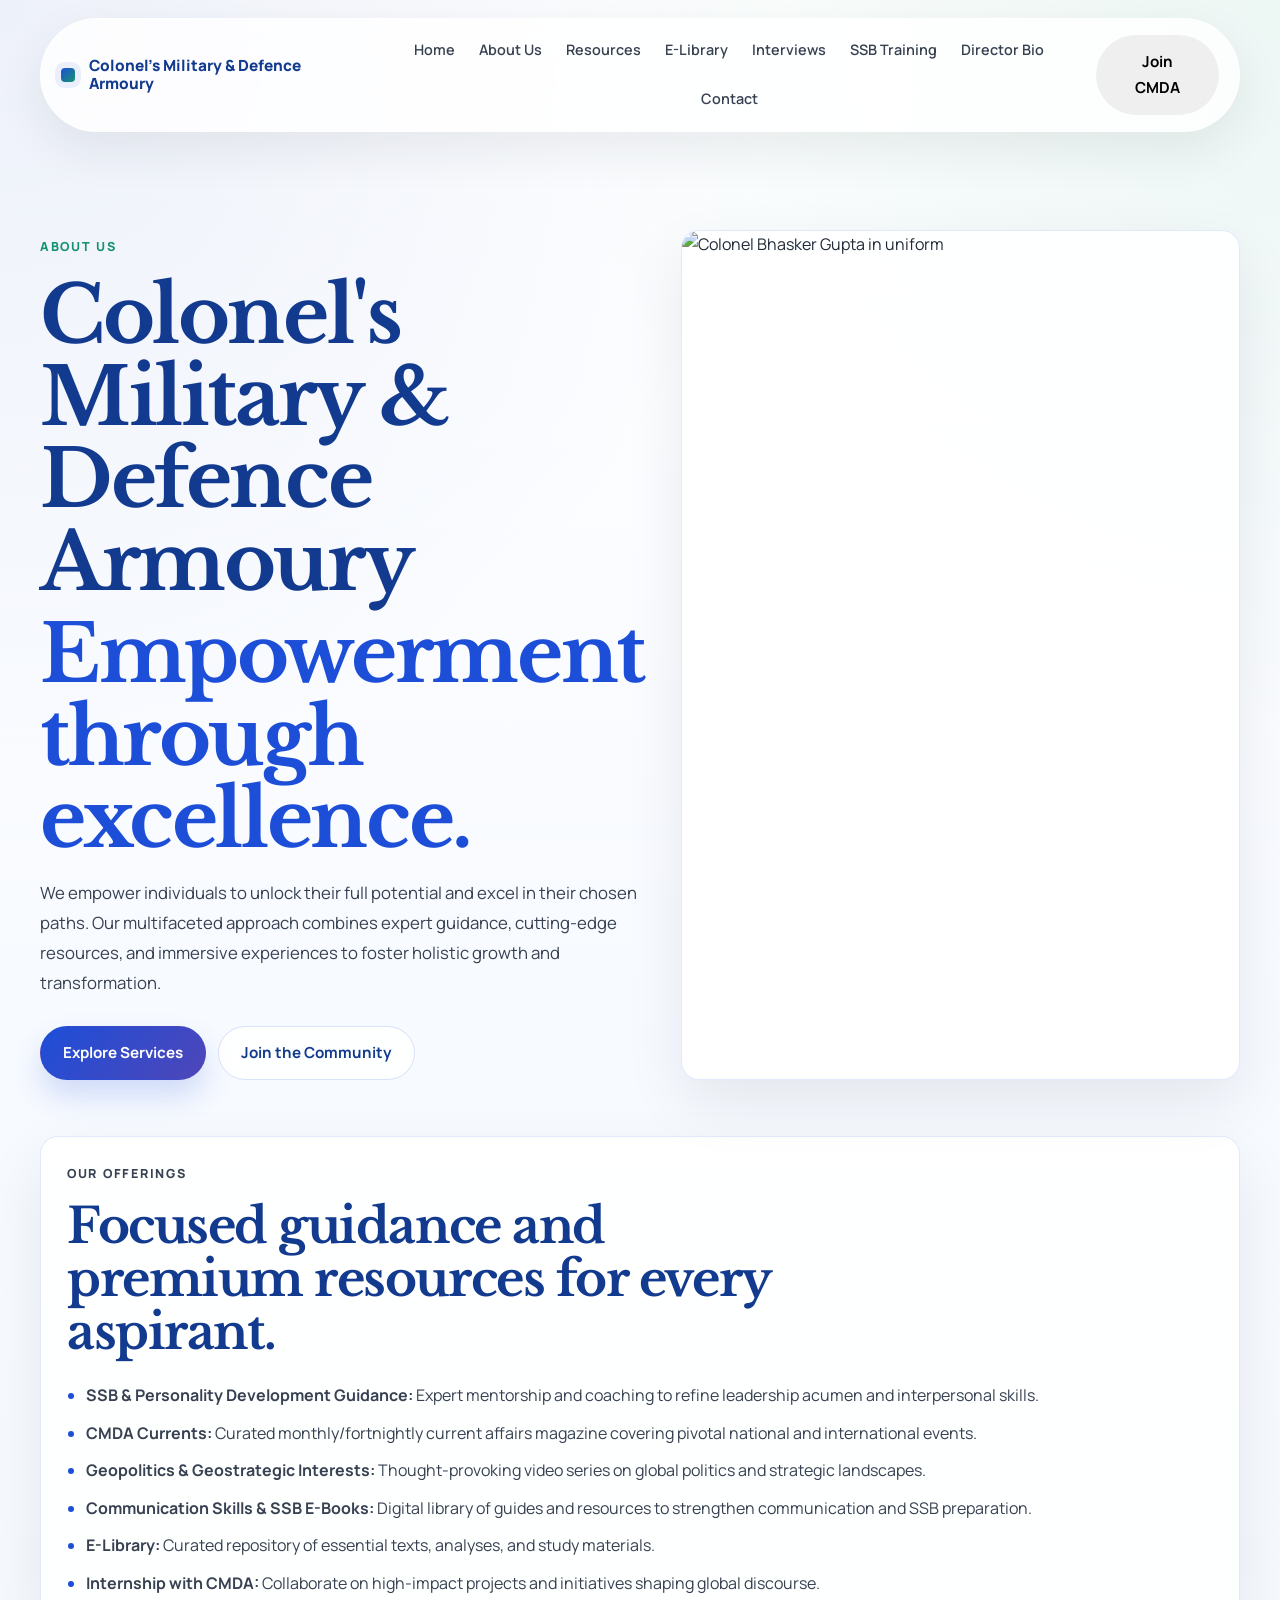
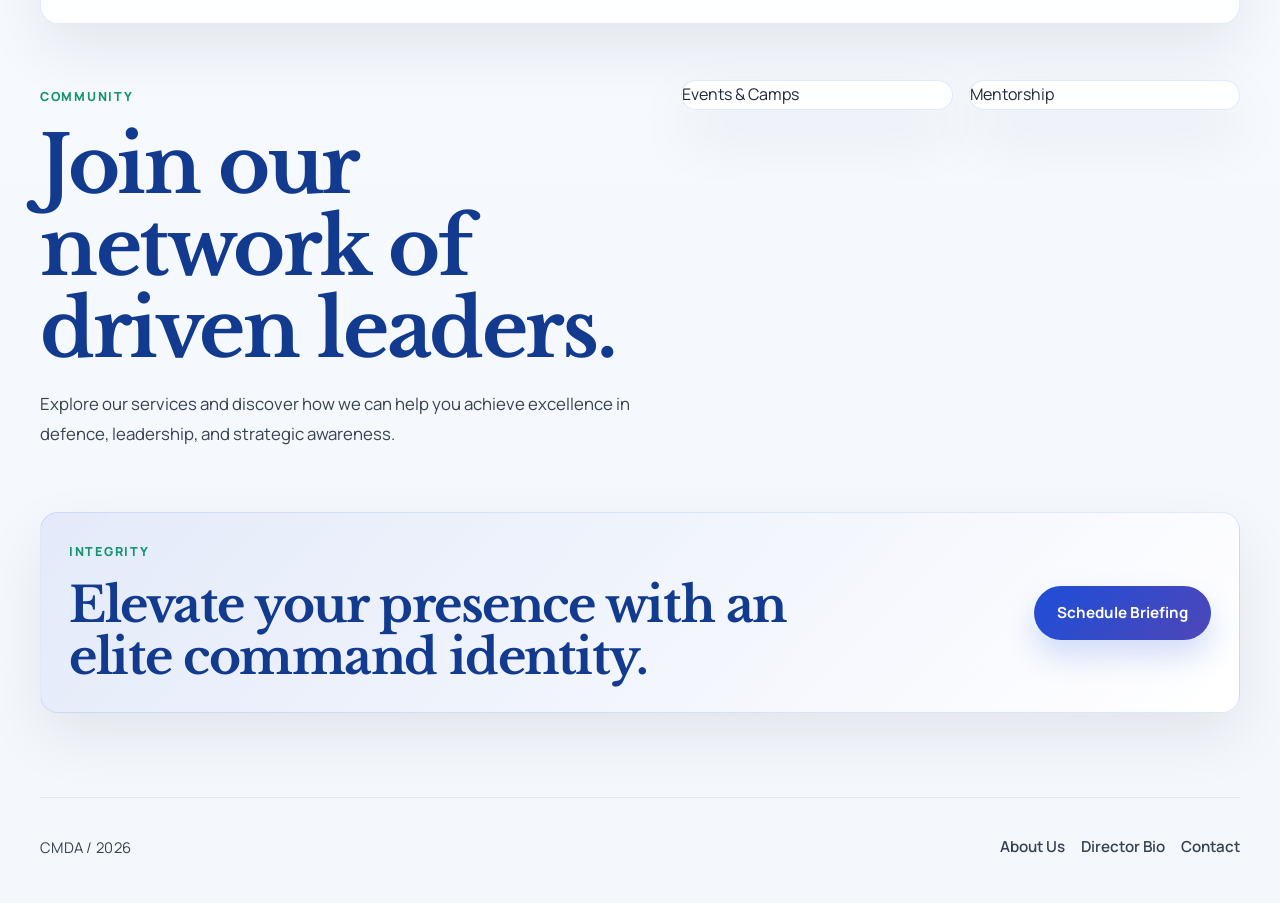
==== about.html @ b0b69a5f "Add files via upload" ====
<!doctype html>
<html lang="en">
  <head>
    <meta charset="utf-8" />
    <meta name="viewport" content="width=device-width, initial-scale=1" />
    <title>Colonel's Military & Defence Armoury | About Us</title>
    <link rel="preconnect" href="https://fonts.googleapis.com" />
    <link rel="preconnect" href="https://fonts.gstatic.com" crossorigin />
    <link
      href="https://fonts.googleapis.com/css2?family=Libre+Baskerville:wght@400;700&family=Manrope:wght@400;500;600;700;800&display=swap"
      rel="stylesheet"
    />
    <link rel="stylesheet" href="styles.css" />
  </head>
  <body>
    <div class="terrain" aria-hidden="true"></div>
    <div class="glow one" aria-hidden="true"></div>
    <div class="glow two" aria-hidden="true"></div>

    <header class="site-header">
      <div class="logo">
        <span class="logo-mark"></span>
        <span class="logo-text">Colonel's Military &amp; Defence Armoury</span>
      </div>
      <nav class="site-nav">
        <a href="index.html">Home</a>
        <a href="about.html">About Us</a>
        <a href="index.html#resources">Resources</a>
        <a href="index.html#e-library">E-Library</a>
        <a href="index.html#interviews">Interviews</a>
        <a href="index.html#training">SSB Training</a>
        <a href="bio.html">Director Bio</a>
        <a href="contact.html">Contact</a>
      </nav>
      <button class="cta">Join CMDA</button>
    </header>

    <main>
      <section class="page-hero">
        <div>
          <p class="eyebrow">About Us</p>
          <h1 class="headline">
            Colonel's Military &amp; Defence Armoury
            <span>Empowerment through excellence.</span>
          </h1>
          <p class="lead">
            We empower individuals to unlock their full potential and excel in
            their chosen paths. Our multifaceted approach combines expert
            guidance, cutting-edge resources, and immersive experiences to
            foster holistic growth and transformation.
          </p>
          <div class="hero-actions">
            <button class="cta solid">Explore Services</button>
            <button class="cta ghost">Join the Community</button>
          </div>
        </div>
        <div class="photo-slot">
          <img
            src="images/profile.jpeg"
            alt="Colonel Bhasker Gupta in uniform"
          />
        </div>
      </section>

      <section class="panel">
        <div class="section-title">
          <p class="eyebrow">Our Offerings</p>
          <h2>Focused guidance and premium resources for every aspirant.</h2>
        </div>
        <ul class="list">
          <li>
            <strong>SSB &amp; Personality Development Guidance:</strong> Expert
            mentorship and coaching to refine leadership acumen and
            interpersonal skills.
          </li>
          <li>
            <strong>CMDA Currents:</strong> Curated monthly/fortnightly current
            affairs magazine covering pivotal national and international events.
          </li>
          <li>
            <strong>Geopolitics &amp; Geostrategic Interests:</strong>
            Thought-provoking video series on global politics and strategic
            landscapes.
          </li>
          <li>
            <strong>Communication Skills &amp; SSB E-Books:</strong> Digital
            library of guides and resources to strengthen communication and
            SSB preparation.
          </li>
          <li>
            <strong>E-Library:</strong> Curated repository of essential texts,
            analyses, and study materials.
          </li>
          <li>
            <strong>Internship with CMDA:</strong> Collaborate on high-impact
            projects and initiatives shaping global discourse.
          </li>
        </ul>
      </section>

      <section class="page-hero">
        <div>
          <p class="eyebrow">Community</p>
          <h2 class="headline">Join our network of driven leaders.</h2>
          <p class="lead">
            Explore our services and discover how we can help you achieve
            excellence in defence, leadership, and strategic awareness.
          </p>
        </div>
        <div class="card-grid">
          <div class="photo-slot">Events &amp; Camps</div>
          <div class="photo-slot">Mentorship</div>
        </div>
      </section>

      <section class="cta-bar">
        <div>
          <p class="eyebrow">Integrity</p>
          <h2>Elevate your presence with an elite command identity.</h2>
        </div>
        <button class="cta solid">Schedule Briefing</button>
      </section>
    </main>

    <footer class="site-footer">
      <p class="mono">CMDA / 2026</p>
      <div class="footer-links">
        <a href="about.html">About Us</a>
        <a href="bio.html">Director Bio</a>
        <a href="contact.html">Contact</a>
      </div>
    </footer>

    <script src="script.js"></script>
  </body>
</html>
---- styles.css ----
:root {
  --bg: #f8fbff;
  --surface: #ffffff;
  --surface-soft: #f4f7fc;
  --text: #1f2937;
  --muted: #374151;
  --line: rgba(29, 78, 216, 0.12);
  --shadow: 0 24px 60px rgba(15, 23, 42, 0.08);
  --royal: #1d4ed8;
  --royal-deep: #123b8f;
  --emerald: #15946f;
  --indigo: #4f46b8;
  --maroon: #6d2338;
  --yellow: #f2c14e;
  --pink: #de5c8b;
  --max-width: 1200px;
  --radius-lg: 26px;
  --radius-md: 18px;
  --radius-sm: 14px;
}

* {
  box-sizing: border-box;
}

html {
  scroll-behavior: smooth;
}

body {
  margin: 0;
  font-family: "Manrope", "Segoe UI", sans-serif;
  color: var(--text);
  background:
    radial-gradient(circle at top left, rgba(31, 77, 184, 0.08), transparent 28%),
    radial-gradient(circle at top right, rgba(21, 148, 111, 0.08), transparent 26%),
    linear-gradient(180deg, #ffffff 0%, #f7faff 42%, #f4f7fc 100%);
  line-height: 1.72;
  -webkit-font-smoothing: antialiased;
  text-rendering: optimizeLegibility;
}

img {
  display: block;
  max-width: 100%;
}

a {
  color: inherit;
}

.page-shell {
  position: relative;
  overflow: hidden;
}

.page-shell::before,
.page-shell::after {
  content: "";
  position: fixed;
  width: 420px;
  height: 420px;
  border-radius: 50%;
  filter: blur(80px);
  opacity: 0.12;
  pointer-events: none;
  z-index: -1;
}

.page-shell::before {
  top: -120px;
  left: -120px;
  background: var(--royal);
}

.page-shell::after {
  right: -140px;
  bottom: 8%;
  background: var(--emerald);
}

.site-header {
  width: min(var(--max-width), calc(100% - 32px));
  margin: 18px auto 0;
  padding: 16px 20px;
  display: flex;
  align-items: center;
  justify-content: space-between;
  gap: 18px;
  position: sticky;
  top: 14px;
  z-index: 20;
  border: 1px solid rgba(255, 255, 255, 0.75);
  background: rgba(255, 255, 255, 0.82);
  backdrop-filter: blur(18px);
  border-radius: 999px;
  box-shadow: 0 18px 48px rgba(23, 34, 53, 0.08);
}

.brand {
  display: inline-flex;
  align-items: center;
  gap: 14px;
  text-decoration: none;
  min-width: 0;
}

.brand-mark {
  width: 14px;
  height: 14px;
  border-radius: 4px;
  background: linear-gradient(135deg, var(--royal), var(--emerald));
  box-shadow: 0 0 0 6px rgba(31, 77, 184, 0.08);
  flex: 0 0 auto;
}

.brand-text {
  display: grid;
  gap: 2px;
}

.brand-text strong {
  font-size: 0.96rem;
  line-height: 1.2;
}

.brand-text span {
  font-size: 0.76rem;
  color: var(--muted);
}

.site-nav {
  display: flex;
  align-items: center;
  justify-content: center;
  gap: 24px;
  flex-wrap: wrap;
}

.site-nav a {
  position: relative;
  text-decoration: none;
  font-size: 0.9rem;
  font-weight: 600;
  color: var(--muted);
  transition: color 0.24s ease;
}

.site-nav a::after {
  content: "";
  position: absolute;
  left: 0;
  bottom: -8px;
  width: 100%;
  height: 2px;
  border-radius: 999px;
  background: linear-gradient(90deg, var(--royal), var(--emerald));
  transform: scaleX(0);
  transform-origin: left center;
  transition: transform 0.24s ease;
}

.site-nav a:hover,
.site-nav a.active {
  color: var(--text);
}

.site-nav a:hover::after,
.site-nav a.active::after {
  transform: scaleX(1);
}

.button {
  display: inline-flex;
  align-items: center;
  justify-content: center;
  gap: 10px;
  padding: 13px 22px;
  border-radius: 999px;
  border: 1px solid transparent;
  text-decoration: none;
  font-size: 0.95rem;
  font-weight: 700;
  transition:
    transform 0.24s ease,
    box-shadow 0.24s ease,
    background-color 0.24s ease,
    border-color 0.24s ease,
    color 0.24s ease;
}

.button:hover {
  transform: translateY(-1px);
}

.button-primary {
  color: #ffffff;
  background: linear-gradient(135deg, var(--royal), var(--indigo));
  box-shadow: 0 16px 30px rgba(31, 77, 184, 0.18);
}

.button-primary:hover {
  box-shadow: 0 18px 34px rgba(31, 77, 184, 0.24);
}

.button-secondary {
  color: var(--royal-deep);
  border-color: rgba(31, 77, 184, 0.18);
  background: rgba(255, 255, 255, 0.8);
}

.button-secondary:hover {
  border-color: rgba(79, 70, 184, 0.28);
  background: #ffffff;
}

main {
  width: min(var(--max-width), calc(100% - 32px));
  margin: 0 auto;
  padding: 42px 0 84px;
}

section {
  padding: 56px 0;
}

.hero-section {
  min-height: calc(100vh - 150px);
  display: grid;
  grid-template-columns: minmax(0, 1.05fr) minmax(320px, 0.95fr);
  gap: 44px;
  align-items: center;
}

.hero-section h1 {
  max-width: 15ch;
}

.eyebrow,
.mini-label {
  margin: 0 0 16px;
  font-size: 0.78rem;
  font-weight: 800;
  letter-spacing: 0.14em;
  text-transform: uppercase;
}

.eyebrow {
  color: var(--emerald);
}

.mini-label {
  color: var(--royal);
}

h1,
h2,
h3,
blockquote {
  margin: 0;
  color: var(--royal-deep);
}

h1,
h2,
.card h3 {
  letter-spacing: -0.03em;
}

h1,
h2 {
  font-family: "Libre Baskerville", Georgia, serif;
}

h1 {
  max-width: 11ch;
  font-size: clamp(3rem, 7vw, 5.5rem);
  line-height: 1.02;
}

h1 span {
  color: var(--royal);
}

.hero-lead,
.section-heading p + h2 + p,
.card p,
.about-story p,
.hero-side-note p,
.contact-note,
.contact-address {
  color: var(--muted);
}

.lead,
.mono,
.panel p,
.table-row span,
.info-card p,
.book-card p {
  color: var(--muted);
}

.hero-lead {
  max-width: 60ch;
  margin: 24px 0 0;
  font-size: 1.08rem;
}

.hero-actions {
  display: flex;
  flex-wrap: wrap;
  gap: 14px;
  margin-top: 28px;
}

.hero-notes {
  display: flex;
  flex-wrap: wrap;
  gap: 12px;
  margin-top: 30px;
}

.hero-notes span {
  padding: 10px 14px;
  border-radius: 999px;
  background: rgba(255, 255, 255, 0.78);
  border: 1px solid rgba(23, 34, 53, 0.08);
  color: var(--text);
  font-size: 0.9rem;
  box-shadow: 0 10px 25px rgba(23, 34, 53, 0.04);
}

.hero-visual {
  display: grid;
  gap: 18px;
}

.portrait-card,
.card,
.hero-side-note {
  background: rgba(255, 255, 255, 0.88);
  border: 1px solid var(--line);
  box-shadow: var(--shadow);
}

.portrait-card {
  overflow: hidden;
  border-radius: 34px;
}

.portrait-card img,
.interview-visual img {
  width: 100%;
  height: 100%;
  object-fit: cover;
}

.portrait-caption {
  padding: 18px 20px 22px;
  background: linear-gradient(180deg, rgba(255, 255, 255, 0), #ffffff 38%);
}

.portrait-caption p {
  margin: 0;
  color: var(--muted);
}

.hero-side-note {
  padding: 22px 24px;
  border-radius: var(--radius-md);
}

.section-heading {
  max-width: 760px;
  margin-bottom: 28px;
}

.section-heading h2 {
  font-size: clamp(2rem, 4vw, 3.35rem);
  line-height: 1.1;
}

.card {
  border-radius: var(--radius-md);
  padding: 24px;
}

.card h3 {
  font-size: 1.18rem;
  margin-bottom: 10px;
}

.card p {
  margin: 0;
}

.about-grid,
.interview-grid {
  display: grid;
  grid-template-columns: minmax(0, 1.1fr) minmax(300px, 0.9fr);
  gap: 24px;
}

.about-story {
  padding: 30px;
}

.tag-list {
  display: flex;
  flex-wrap: wrap;
  gap: 10px;
}

.tag-list span {
  display: inline-flex;
  align-items: center;
  padding: 9px 12px;
  border-radius: 999px;
  background: rgba(29, 78, 216, 0.08);
  border: 1px solid rgba(29, 78, 216, 0.12);
  color: var(--royal-deep);
  font-size: 0.78rem;
  font-weight: 700;
}

.about-story p + p {
  margin-top: 18px;
}

.about-details,
.interview-content,
.resource-list {
  display: grid;
  gap: 18px;
}

.moments-grid {
  display: grid;
  grid-template-columns: repeat(2, minmax(0, 1fr));
  gap: 18px;
}

.moment-card {
  padding: 0;
  overflow: hidden;
  display: grid;
  align-content: start;
}

.moment-card img {
  width: 100%;
  aspect-ratio: 4 / 3;
  object-fit: cover;
}

.moment-card figcaption {
  display: grid;
  gap: 10px;
  padding: 22px;
}

.moment-card h3 {
  font-size: 1.22rem;
  margin: 0;
}

.moment-card p {
  margin: 0;
}

.moment-card.featured {
  grid-column: 1 / -1;
}

.resource-layout {
  display: grid;
  grid-template-columns: minmax(280px, 0.92fr) minmax(0, 1.08fr);
  gap: 24px;
}

.library-panel {
  margin-top: 24px;
  padding: 30px;
}

.library-header {
  display: flex;
  align-items: end;
  justify-content: space-between;
  gap: 18px;
  margin-bottom: 20px;
}

.library-header h3 {
  font-size: 1.4rem;
}

.library-note {
  max-width: 34ch;
  color: var(--muted);
}

.library-grid {
  display: grid;
  grid-template-columns: repeat(2, minmax(0, 1fr));
  gap: 12px;
}

.library-link {
  display: block;
  padding: 14px 16px;
  border-radius: 14px;
  border: 1px solid rgba(23, 34, 53, 0.08);
  background: rgba(255, 255, 255, 0.78);
  text-decoration: none;
  font-weight: 700;
  color: var(--royal-deep);
  transition:
    transform 0.2s ease,
    border-color 0.2s ease,
    box-shadow 0.2s ease;
}

.library-link:hover {
  transform: translateY(-1px);
  border-color: rgba(31, 77, 184, 0.22);
  box-shadow: 0 12px 24px rgba(23, 34, 53, 0.06);
}

.resource-feature {
  padding: 30px;
  background:
    linear-gradient(180deg, rgba(31, 77, 184, 0.05), rgba(255, 255, 255, 0.88)),
    rgba(255, 255, 255, 0.9);
}

.resource-feature h3 {
  font-size: 1.5rem;
  margin-bottom: 12px;
}

.resource-feature p {
  margin-bottom: 14px;
}

.section-copy {
  max-width: 68ch;
  margin-top: 10px;
}

.current-affairs-section {
  padding-top: 18px;
}

.current-affairs-grid {
  display: grid;
  grid-template-columns: repeat(auto-fit, minmax(220px, 1fr));
  gap: 16px;
}

.issue-card {
  display: grid;
  gap: 14px;
  align-content: start;
}

.issue-card .button {
  justify-self: start;
}

.issue-card p {
  min-height: 4.5em;
}

.text-link {
  display: inline-flex;
  align-items: center;
  gap: 8px;
  margin-top: 4px;
  color: var(--royal-deep);
  font-weight: 700;
  text-decoration: none;
}

.text-link:hover {
  color: var(--indigo);
}

.interview-visual {
  padding: 0;
  overflow: hidden;
  min-height: 100%;
}

.interview-visual img {
  min-height: 100%;
}

blockquote {
  font-family: "Libre Baskerville", Georgia, serif;
  font-size: clamp(1.25rem, 2vw, 1.7rem);
  line-height: 1.45;
  color: var(--maroon);
}

.officer-card {
  display: grid;
  gap: 14px;
  align-content: start;
}

.officer-card h3 {
  font-family: "Libre Baskerville", Georgia, serif;
  font-size: clamp(1.45rem, 2.6vw, 2rem);
  line-height: 1.15;
}

.dropcap {
  float: left;
  margin-right: 6px;
  font-size: 2.9rem;
  line-height: 0.8;
  color: var(--royal);
}

.card-note {
  margin: 0;
  color: var(--royal);
  font-size: 0.72rem;
  font-weight: 800;
  letter-spacing: 0.1em;
  text-transform: uppercase;
}

.training-grid {
  display: grid;
  grid-template-columns: repeat(2, minmax(0, 1fr));
  gap: 18px;
}

.training-intro {
  grid-column: 1 / -1;
  padding: 28px 30px;
}

.contact-grid {
  display: grid;
  grid-template-columns: repeat(3, minmax(0, 1fr));
  gap: 18px;
}

.contact-link {
  display: block;
  width: fit-content;
  text-decoration: none;
  font-size: 1.12rem;
  font-weight: 800;
  color: var(--text);
}

.contact-link + .contact-link,
.contact-card .contact-note,
.contact-card .contact-address,
.contact-card .text-link {
  margin-top: 10px;
}

.site-footer {
  width: min(var(--max-width), calc(100% - 32px));
  margin: 0 auto 28px;
  padding: 22px 0 0;
  display: flex;
  align-items: center;
  justify-content: space-between;
  gap: 16px;
  border-top: 1px solid rgba(23, 34, 53, 0.08);
  color: var(--muted);
  font-size: 0.95rem;
}

.accent-emerald {
  border-color: rgba(21, 148, 111, 0.16);
  background: linear-gradient(180deg, rgba(21, 148, 111, 0.06), rgba(255, 255, 255, 0.92));
}

.accent-indigo {
  border-color: rgba(79, 70, 184, 0.16);
  background: linear-gradient(180deg, rgba(79, 70, 184, 0.06), rgba(255, 255, 255, 0.92));
}

.accent-maroon {
  border-color: rgba(109, 35, 56, 0.16);
  background: linear-gradient(180deg, rgba(109, 35, 56, 0.06), rgba(255, 255, 255, 0.92));
}

.accent-rose {
  border-color: rgba(222, 92, 139, 0.16);
  background: linear-gradient(180deg, rgba(222, 92, 139, 0.06), rgba(255, 255, 255, 0.92));
}

.reveal {
  opacity: 0;
  transform: translateY(28px);
  transition:
    opacity 0.7s ease,
    transform 0.7s ease;
}

.reveal.is-visible {
  opacity: 1;
  transform: translateY(0);
}

.logo,
.brand {
  display: inline-flex;
  align-items: center;
  gap: 14px;
  text-decoration: none;
  min-width: 0;
}

.brand-mark,
.logo-mark {
  width: 14px;
  height: 14px;
  border-radius: 4px;
  background: linear-gradient(135deg, var(--royal), var(--emerald));
  box-shadow: 0 0 0 6px rgba(29, 78, 216, 0.08);
  flex: 0 0 auto;
}

.logo-text,
.brand-text strong {
  font-size: 0.96rem;
  line-height: 1.2;
  font-weight: 800;
  color: var(--royal-deep);
}

.brand-text {
  display: grid;
  gap: 2px;
}

.brand-text span {
  font-size: 0.76rem;
  color: var(--muted);
}

.page-hero {
  display: grid;
  grid-template-columns: minmax(0, 1.05fr) minmax(300px, 0.95fr);
  gap: 24px;
  align-items: start;
}

.page-hero > div:first-child {
  padding-top: 6px;
}

.headline {
  max-width: 11ch;
  font-size: clamp(2.75rem, 6.2vw, 4.95rem);
  line-height: 1.04;
}

.headline span {
  display: block;
  margin-top: 10px;
  color: var(--royal);
}

.lead {
  max-width: 62ch;
  margin: 18px 0 0;
  font-size: 1.05rem;
  line-height: 1.78;
}

.panel,
.card,
.hero-side-note,
.portrait-card,
.book-card,
.info-card,
.contact-card,
.timeline-item,
.stat,
.cta-bar,
.photo-slot,
.hero-mission,
.library-link {
  background: rgba(255, 255, 255, 0.9);
  border: 1px solid var(--line);
  box-shadow: var(--shadow);
  border-radius: var(--radius-md);
  transition:
    transform 0.24s ease,
    box-shadow 0.24s ease,
    border-color 0.24s ease;
}

.panel:hover,
.card:hover,
.hero-side-note:hover,
.portrait-card:hover,
.book-card:hover,
.info-card:hover,
.contact-card:hover,
.timeline-item:hover,
.stat:hover,
.cta-bar:hover,
.photo-slot:hover,
.hero-mission:hover,
.library-link:hover {
  transform: translateY(-4px);
  box-shadow: 0 28px 60px rgba(15, 23, 42, 0.1);
  border-color: rgba(29, 78, 216, 0.18);
}

.panel {
  padding: 26px;
}

.panel.content {
  display: grid;
  gap: 16px;
}

.section-heading,
.section-title {
  max-width: 760px;
  margin-bottom: 24px;
}

.section-heading h2,
.section-title h2,
.cta-bar h2 {
  font-size: clamp(1.9rem, 3.8vw, 3.1rem);
  line-height: 1.08;
}

.card {
  padding: 24px;
}

.hero-side-note {
  padding: 22px 24px;
}

.portrait-card {
  overflow: hidden;
  border-radius: var(--radius-md);
}

.photo-slot {
  overflow: hidden;
  min-height: 100%;
}

.photo-slot img {
  width: 100%;
  height: 100%;
  object-fit: cover;
}

.table-grid,
.info-grid,
.book-grid,
.card-grid,
.timeline,
.form-grid {
  display: grid;
  gap: 16px;
}

.card-grid {
  grid-template-columns: repeat(auto-fit, minmax(220px, 1fr));
}

.table-row {
  display: flex;
  flex-wrap: wrap;
  justify-content: space-between;
  gap: 14px;
  align-items: flex-start;
  padding: 18px 20px;
}

.table-row strong {
  font-size: 0.98rem;
}

.table-row span {
  flex: 1 1 320px;
  text-align: right;
}

.table-row.highlight {
  background: linear-gradient(180deg, rgba(29, 78, 216, 0.08), rgba(255, 255, 255, 0.94));
  border-color: rgba(29, 78, 216, 0.24);
}

.achievement-badge,
.badge {
  display: inline-flex;
  align-items: center;
  gap: 8px;
  padding: 6px 10px;
  border-radius: 999px;
  background: rgba(29, 78, 216, 0.12);
  color: var(--royal-deep);
  font-size: 0.68rem;
  font-weight: 800;
  letter-spacing: 0.08em;
  text-transform: uppercase;
  white-space: nowrap;
}

.info-grid {
  grid-template-columns: repeat(auto-fit, minmax(220px, 1fr));
}

.info-card {
  padding: 22px;
}

.info-card h4,
.book-card h3,
.table-row strong,
.timeline-item h3,
.stat h3 {
  color: var(--royal-deep);
}

.book-grid {
  grid-template-columns: repeat(auto-fit, minmax(240px, 1fr));
}

.book-card h3 {
  font-size: 1.08rem;
  margin-bottom: 10px;
}

.book-card p {
  margin-top: 8px;
  font-weight: 700;
}

.list {
  margin: 0;
  padding-left: 1.2rem;
  display: grid;
  gap: 10px;
  color: var(--muted);
}

.list li::marker {
  color: var(--royal);
}

.social-links {
  display: flex;
  flex-wrap: wrap;
  gap: 12px;
  margin-top: 18px;
}

.social-link {
  display: inline-flex;
  align-items: center;
  gap: 10px;
  padding: 12px 16px;
  border-radius: 999px;
  border: 1px solid var(--line);
  background: rgba(255, 255, 255, 0.92);
  color: var(--royal-deep);
  text-decoration: none;
  font-weight: 700;
  transition:
    transform 0.24s ease,
    box-shadow 0.24s ease,
    border-color 0.24s ease,
    color 0.24s ease;
}

.social-link:hover {
  transform: translateY(-2px);
  border-color: rgba(29, 78, 216, 0.24);
  box-shadow: 0 16px 30px rgba(15, 23, 42, 0.08);
}

.social-link svg {
  width: 18px;
  height: 18px;
  stroke: currentColor;
  fill: none;
  stroke-width: 1.8;
  stroke-linecap: round;
  stroke-linejoin: round;
  flex: 0 0 auto;
}

.cta {
  display: inline-flex;
  align-items: center;
  justify-content: center;
  gap: 10px;
  padding: 13px 22px;
  border-radius: 999px;
  border: 1px solid transparent;
  font: inherit;
  font-size: 0.95rem;
  font-weight: 700;
  text-decoration: none;
  cursor: pointer;
  transition:
    transform 0.24s ease,
    box-shadow 0.24s ease,
    background-color 0.24s ease,
    border-color 0.24s ease,
    color 0.24s ease;
}

.cta:hover {
  transform: translateY(-1px);
}

.cta.solid {
  color: #ffffff;
  background: linear-gradient(135deg, var(--royal), var(--indigo));
  box-shadow: 0 16px 30px rgba(29, 78, 216, 0.18);
}

.cta.solid:hover {
  box-shadow: 0 18px 34px rgba(29, 78, 216, 0.24);
}

.cta.ghost {
  color: var(--royal-deep);
  border-color: rgba(29, 78, 216, 0.16);
  background: rgba(255, 255, 255, 0.84);
}

.cta.ghost:hover {
  border-color: rgba(29, 78, 216, 0.28);
  background: #ffffff;
}

.cta-actions,
.hero-actions {
  display: flex;
  flex-wrap: wrap;
  gap: 12px;
}

.cta-bar {
  display: flex;
  align-items: center;
  justify-content: space-between;
  gap: 20px;
  padding: 28px;
  margin-top: 8px;
  background: linear-gradient(135deg, rgba(29, 78, 216, 0.08), rgba(255, 255, 255, 0.96));
}

.cta-bar h2 {
  max-width: 22ch;
}

.stat-grid {
  display: grid;
  grid-template-columns: repeat(auto-fit, minmax(160px, 1fr));
  gap: 14px;
  margin: 18px 0;
}

.stat {
  text-align: center;
  padding: 18px 14px;
}

.stat h3 {
  margin-bottom: 6px;
  font-size: 2rem;
}

.progress-track {
  width: 100%;
  height: 10px;
  border-radius: 999px;
  background: rgba(15, 23, 42, 0.08);
  overflow: hidden;
}

.progress-bar {
  width: 0;
  height: 100%;
  border-radius: inherit;
  background: linear-gradient(90deg, var(--royal), var(--emerald));
  transition: width 1.2s ease;
}

.timeline {
  gap: 14px;
}

.timeline-item {
  display: grid;
  grid-template-columns: 64px 1fr;
  gap: 16px;
  align-items: start;
  padding: 18px 20px;
}

.timeline-item h4 {
  margin: 0;
  color: var(--royal-deep);
  letter-spacing: 0.12em;
}

.timeline-item h3 {
  margin: 4px 0 6px;
  font-size: 1.2rem;
}

.form-grid {
  grid-template-columns: repeat(2, minmax(0, 1fr));
}

.form-grid input,
.form-grid textarea {
  width: 100%;
  padding: 16px 18px;
  border-radius: 16px;
  border: 1px solid var(--line);
  background: rgba(255, 255, 255, 0.92);
  font: inherit;
  color: var(--text);
  box-shadow: 0 10px 24px rgba(15, 23, 42, 0.04);
  transition:
    border-color 0.24s ease,
    box-shadow 0.24s ease,
    transform 0.24s ease;
}

.form-grid input:focus,
.form-grid textarea:focus {
  outline: none;
  border-color: rgba(29, 78, 216, 0.42);
  box-shadow: 0 0 0 4px rgba(29, 78, 216, 0.08);
}

.form-grid textarea {
  grid-column: 1 / -1;
  min-height: 180px;
  resize: vertical;
}

.form-grid .cta {
  justify-self: start;
}

.footer-links {
  display: flex;
  align-items: center;
  gap: 16px;
  flex-wrap: wrap;
}

.footer-links a {
  color: var(--muted);
  text-decoration: none;
  font-weight: 600;
  transition: color 0.24s ease;
}

.footer-links a:hover {
  color: var(--royal-deep);
}

.mono {
  font-size: 0.92rem;
  letter-spacing: 0.02em;
}

.contact-link {
  color: var(--royal-deep);
  font-size: 1.08rem;
}

.contact-card {
  display: grid;
  gap: 12px;
  align-content: start;
}

.contact-card .contact-note,
.contact-card .contact-address {
  margin: 0;
}

.contact-card .text-link {
  margin-top: 6px;
}

.library-link {
  border-radius: 16px;
}

.library-link:hover {
  transform: translateY(-2px);
}

.hero-mission {
  padding: 28px;
}

@media (prefers-reduced-motion: reduce) {
  html {
    scroll-behavior: auto;
  }

  .reveal {
    opacity: 1;
    transform: none;
    transition: none;
  }

  .button,
  .site-nav a::after {
    transition: none;
  }
}

@media (max-width: 1120px) {
  .site-header {
    border-radius: 28px;
    align-items: flex-start;
  }

  .header-cta {
    display: none;
  }

  .hero-section,
  .page-hero,
  .about-grid,
  .interview-grid,
  .resource-layout,
  .moments-grid {
    grid-template-columns: 1fr;
  }

  .contact-grid {
    grid-template-columns: 1fr 1fr;
  }
}

@media (max-width: 820px) {
  .site-header {
    position: static;
    margin-top: 12px;
    padding: 18px;
  }

  .site-nav {
    gap: 14px 18px;
    justify-content: flex-start;
  }

  main {
    padding-top: 24px;
  }

  .hero-section {
    min-height: auto;
    gap: 28px;
  }

  .page-hero {
    gap: 28px;
  }

  .training-grid,
  .contact-grid,
  .form-grid {
    grid-template-columns: 1fr;
  }

  .moment-card.featured {
    grid-column: auto;
  }

  .cta-bar {
    flex-direction: column;
    align-items: flex-start;
  }

  .library-header {
    align-items: flex-start;
    flex-direction: column;
  }

  .library-grid {
    grid-template-columns: 1fr;
  }

  .site-footer {
    flex-direction: column;
    align-items: flex-start;
  }
}

@media (max-width: 560px) {
  body {
    line-height: 1.55;
  }

  .brand-text span {
    display: none;
  }

  section {
    padding: 32px 0;
  }

  .card,
  .about-story,
  .resource-feature,
  .training-intro {
    padding: 20px;
  }

  .panel {
    padding: 20px;
  }

  .table-row {
    padding: 16px 18px;
  }

  .table-row span {
    flex-basis: 100%;
    text-align: left;
  }

  .timeline-item {
    grid-template-columns: 1fr;
  }

  .cta-bar {
    padding: 22px;
  }

  h1 {
    max-width: none;
    font-size: clamp(2.45rem, 13vw, 3.5rem);
  }

  .section-heading h2 {
    font-size: clamp(1.8rem, 9vw, 2.6rem);
  }
}
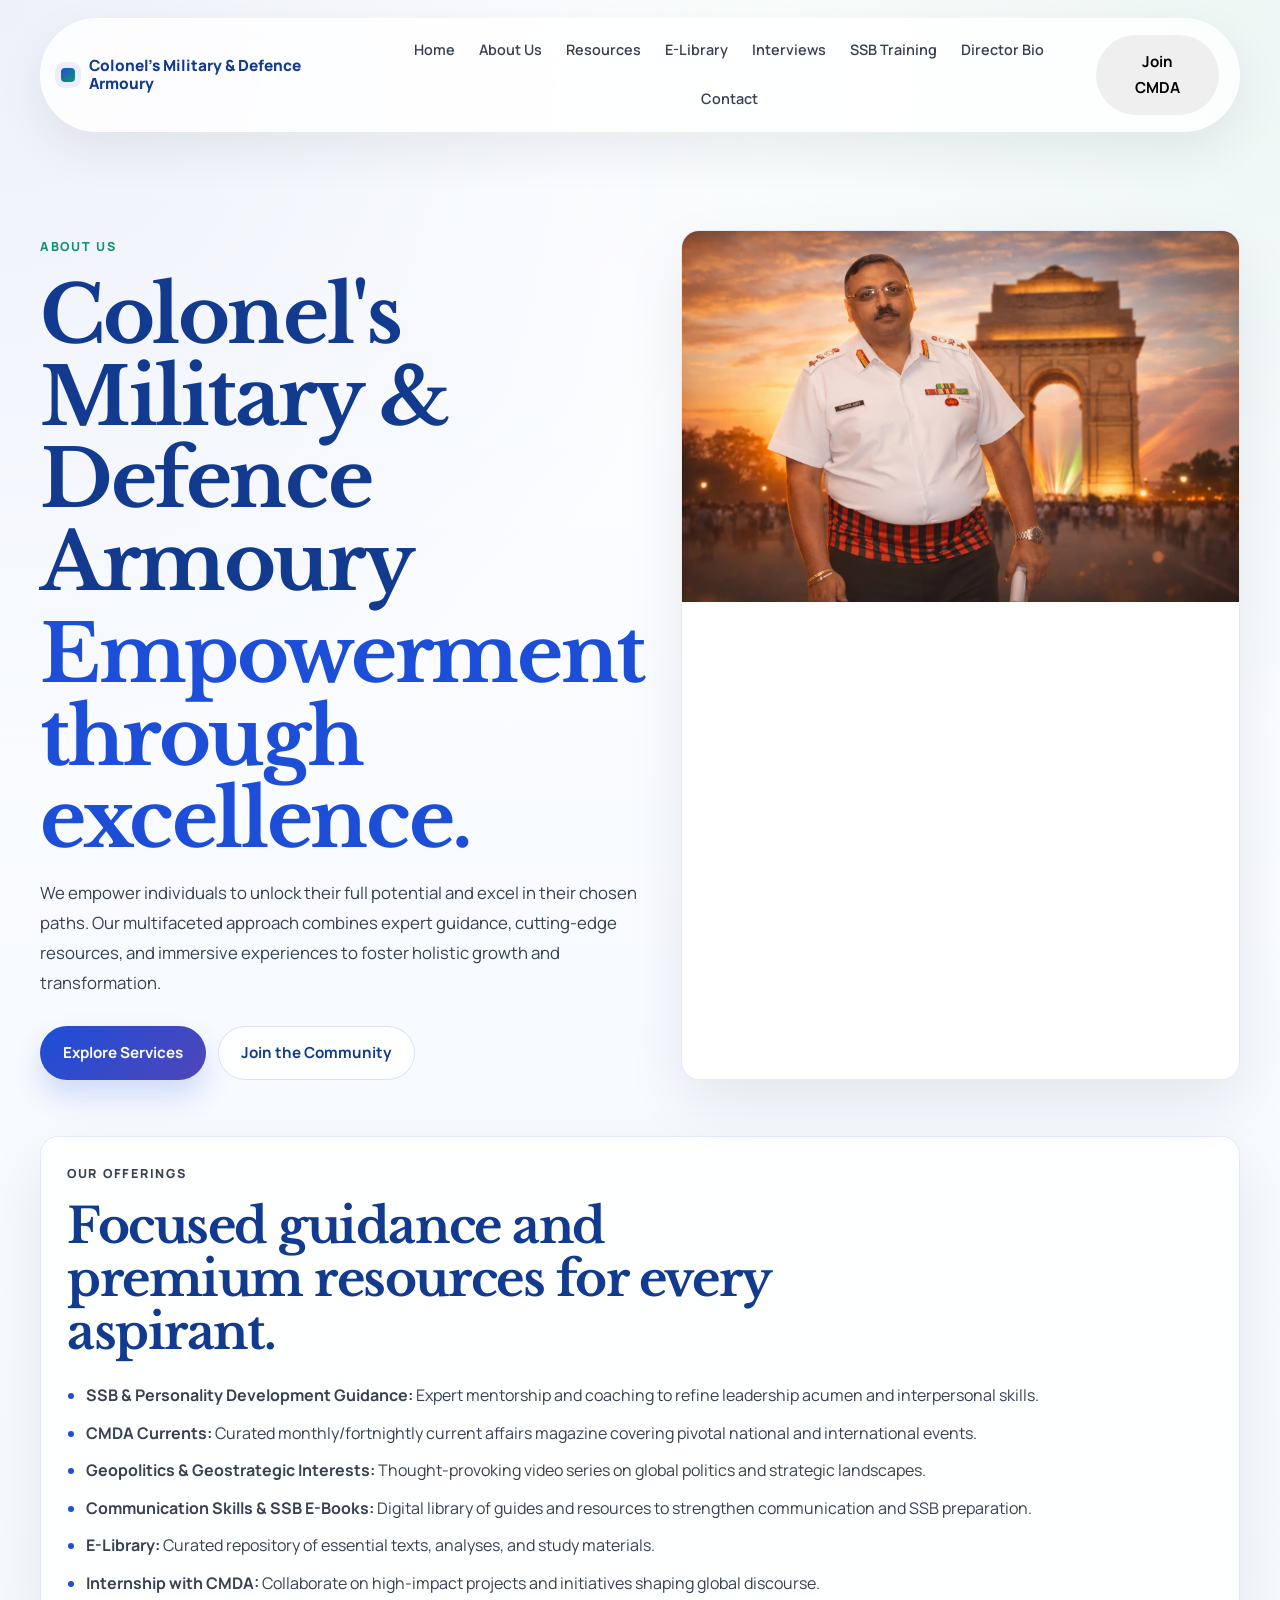
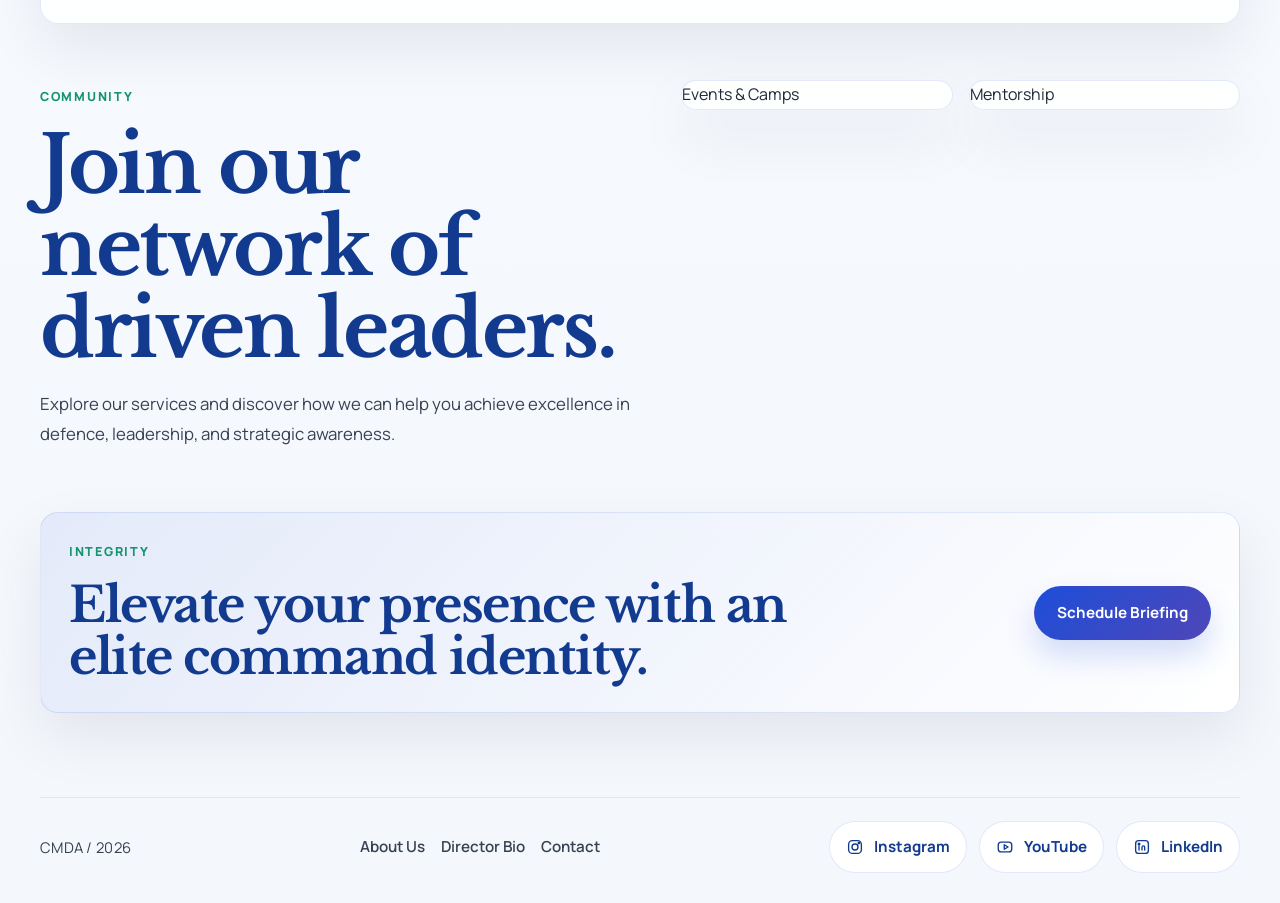
==== commit bed5c40f: "Add files via upload" ====
--- a/about.html
+++ b/about.html
@@ -122,14 +122,40 @@
       </section>
     </main>
 
-    <footer class="site-footer">
-      <p class="mono">CMDA / 2026</p>
-      <div class="footer-links">
-        <a href="about.html">About Us</a>
-        <a href="bio.html">Director Bio</a>
-        <a href="contact.html">Contact</a>
-      </div>
-    </footer>
+    <footer class="site-footer">
+      <p class="mono">CMDA / 2026</p>
+      <div class="footer-links">
+        <a href="about.html">About Us</a>
+        <a href="bio.html">Director Bio</a>
+        <a href="contact.html">Contact</a>
+      </div>
+      <div class="social-links footer-social-links" aria-label="Social profiles">
+        <a class="social-link" href="https://www.instagram.com/cmda.newsmag?igsh=cGYxbjd5dHB4bTIz" target="_blank" rel="noopener noreferrer" aria-label="Instagram">
+          <svg viewBox="0 0 24 24" aria-hidden="true">
+            <rect x="3.5" y="3.5" width="17" height="17" rx="5"></rect>
+            <circle cx="12" cy="12" r="4"></circle>
+            <circle cx="17.2" cy="6.8" r="1"></circle>
+          </svg>
+          <span>Instagram</span>
+        </a>
+        <a class="social-link" href="https://youtube.com/@coloneldrbhaskerguptaret-dw2mz?si=L4wlUFksmIxPOQcJ" target="_blank" rel="noopener noreferrer" aria-label="YouTube">
+          <svg viewBox="0 0 24 24" aria-hidden="true">
+            <rect x="3" y="5.5" width="18" height="13" rx="4"></rect>
+            <path d="M11 9l5 3-5 3V9z"></path>
+          </svg>
+          <span>YouTube</span>
+        </a>
+        <a class="social-link" href="https://www.linkedin.com/in/bhasker-gupta-a6364b60?utm_source=share_via&utm_content=profile&utm_medium=member_android" target="_blank" rel="noopener noreferrer" aria-label="LinkedIn">
+          <svg viewBox="0 0 24 24" aria-hidden="true">
+            <rect x="3.5" y="3.5" width="17" height="17" rx="4"></rect>
+            <path d="M8 10.5V16"></path>
+            <circle cx="8" cy="8" r="1.1"></circle>
+            <path d="M12 16v-3.3c0-1.5.8-2.2 1.8-2.2 1.2 0 1.8.8 1.8 2.2V16"></path>
+          </svg>
+          <span>LinkedIn</span>
+        </a>
+      </div>
+    </footer>
 
     <script src="script.js"></script>
   </body>
--- a/styles.css
+++ b/styles.css
@@ -49,10 +49,10 @@
   color: inherit;
 }
 
-.page-shell {
-  position: relative;
-  overflow: hidden;
-}
+.page-shell {
+  position: relative;
+  overflow: visible;
+}
 
 .page-shell::before,
 .page-shell::after {
@@ -170,49 +170,66 @@
   transform: scaleX(1);
 }
 
-.button {
-  display: inline-flex;
-  align-items: center;
-  justify-content: center;
-  gap: 10px;
-  padding: 13px 22px;
-  border-radius: 999px;
-  border: 1px solid transparent;
-  text-decoration: none;
-  font-size: 0.95rem;
-  font-weight: 700;
-  transition:
-    transform 0.24s ease,
-    box-shadow 0.24s ease,
-    background-color 0.24s ease,
-    border-color 0.24s ease,
-    color 0.24s ease;
-}
-
-.button:hover {
-  transform: translateY(-1px);
-}
-
-.button-primary {
-  color: #ffffff;
-  background: linear-gradient(135deg, var(--royal), var(--indigo));
+.button {
+  display: inline-flex;
+  align-items: center;
+  justify-content: center;
+  gap: 10px;
+  padding: 13px 22px;
+  border-radius: 999px;
+  border: 1px solid transparent;
+  text-decoration: none;
+  font-size: 0.95rem;
+  font-weight: 700;
+  position: relative;
+  overflow: hidden;
+  transform: translateZ(0);
+  transition:
+    transform 0.24s ease,
+    box-shadow 0.24s ease,
+    background-color 0.24s ease,
+    border-color 0.24s ease,
+    color 0.24s ease,
+    filter 0.24s ease;
+}
+
+.button:hover {
+  transform: translateY(-4px) scale(1.01);
+}
+
+.button:active {
+  transform: translateY(1px) scale(0.985);
+}
+
+.button:focus-visible {
+  outline: 3px solid rgba(31, 77, 184, 0.24);
+  outline-offset: 4px;
+}
+
+.button-primary {
+  color: #ffffff;
+  background: linear-gradient(135deg, var(--royal), var(--indigo));
   box-shadow: 0 16px 30px rgba(31, 77, 184, 0.18);
 }
 
-.button-primary:hover {
-  box-shadow: 0 18px 34px rgba(31, 77, 184, 0.24);
-}
-
-.button-secondary {
-  color: var(--royal-deep);
-  border-color: rgba(31, 77, 184, 0.18);
+.button-primary:hover {
+  box-shadow:
+    0 22px 42px rgba(31, 77, 184, 0.28),
+    0 0 0 1px rgba(255, 255, 255, 0.18) inset;
+  filter: saturate(1.08) brightness(1.02);
+}
+
+.button-secondary {
+  color: var(--royal-deep);
+  border-color: rgba(31, 77, 184, 0.18);
   background: rgba(255, 255, 255, 0.8);
 }
 
-.button-secondary:hover {
-  border-color: rgba(79, 70, 184, 0.28);
-  background: #ffffff;
-}
+.button-secondary:hover {
+  border-color: rgba(79, 70, 184, 0.36);
+  background: #ffffff;
+  box-shadow: 0 18px 34px rgba(23, 34, 53, 0.08);
+}
 
 main {
   width: min(var(--max-width), calc(100% - 32px));
@@ -435,43 +452,168 @@
   gap: 18px;
 }
 
-.moments-grid {
-  display: grid;
-  grid-template-columns: repeat(2, minmax(0, 1fr));
-  gap: 18px;
-}
-
-.moment-card {
-  padding: 0;
-  overflow: hidden;
-  display: grid;
-  align-content: start;
-}
-
-.moment-card img {
-  width: 100%;
-  aspect-ratio: 4 / 3;
-  object-fit: cover;
-}
-
-.moment-card figcaption {
-  display: grid;
-  gap: 10px;
-  padding: 22px;
-}
-
-.moment-card h3 {
-  font-size: 1.22rem;
-  margin: 0;
-}
-
-.moment-card p {
-  margin: 0;
-}
-
-.moment-card.featured {
-  grid-column: 1 / -1;
-}
+.moments-grid {
+  display: grid;
+  grid-template-columns: repeat(2, minmax(0, 1fr));
+  gap: 18px;
+}
+
+.events-grid {
+  display: grid;
+  grid-template-columns: repeat(2, minmax(0, 1fr));
+  gap: 18px;
+}
+
+.video-grid {
+  display: grid;
+  grid-template-columns: repeat(2, minmax(0, 1fr));
+  gap: 18px;
+}
+
+.team-grid {
+  display: grid;
+  grid-template-columns: repeat(2, minmax(0, 1fr));
+  gap: 18px;
+}
+
+.team-card {
+  padding: 0;
+  overflow: hidden;
+  display: grid;
+  align-content: start;
+}
+
+.team-media {
+  aspect-ratio: 3 / 4;
+  overflow: hidden;
+}
+
+.team-media img {
+  width: 100%;
+  height: 100%;
+  object-fit: cover;
+  object-position: center top;
+}
+
+.team-body {
+  display: grid;
+  gap: 10px;
+  padding: 22px;
+}
+
+.team-body h3 {
+  font-size: 1.22rem;
+  margin: 0;
+}
+
+.team-body p {
+  margin: 0;
+}
+
+.team-body .badge {
+  width: fit-content;
+}
+
+.moment-card {
+  padding: 0;
+  overflow: hidden;
+  display: grid;
+  align-content: start;
+}
+
+.event-card {
+  padding: 0;
+  overflow: hidden;
+  display: grid;
+  align-content: start;
+}
+
+.video-card {
+  padding: 0;
+  overflow: hidden;
+  display: grid;
+  align-content: start;
+}
+
+.moment-card img {
+  width: 100%;
+  aspect-ratio: 4 / 3;
+  object-fit: cover;
+}
+
+.event-card img,
+.event-card video {
+  width: 100%;
+  aspect-ratio: 4 / 3;
+  object-fit: cover;
+  background: #0f172a;
+  display: block;
+}
+
+.video-card video {
+  width: 100%;
+  aspect-ratio: 4 / 3;
+  object-fit: contain;
+  background: #0f172a;
+  display: block;
+}
+
+.moment-card figcaption {
+  display: grid;
+  gap: 10px;
+  padding: 22px;
+}
+
+.event-card figcaption {
+  display: grid;
+  gap: 10px;
+  padding: 22px;
+}
+
+.video-card figcaption {
+  display: grid;
+  gap: 10px;
+  padding: 22px;
+}
+
+.moment-card h3 {
+  font-size: 1.22rem;
+  margin: 0;
+}
+
+.event-card h3 {
+  font-size: 1.18rem;
+  margin: 0;
+}
+
+.video-card h3 {
+  font-size: 1.18rem;
+  margin: 0;
+}
+
+.moment-card p {
+  margin: 0;
+}
+
+.event-card p {
+  margin: 0;
+}
+
+.video-card p {
+  margin: 0;
+}
+
+.moment-card.featured {
+  grid-column: 1 / -1;
+}
+
+.event-video-card video {
+  object-position: center;
+}
+
+.video-card.featured {
+  grid-column: 1 / -1;
+}
 
 .resource-layout {
   display: grid;
@@ -501,32 +643,114 @@
   color: var(--muted);
 }
 
-.library-grid {
-  display: grid;
-  grid-template-columns: repeat(2, minmax(0, 1fr));
-  gap: 12px;
-}
-
-.library-link {
-  display: block;
-  padding: 14px 16px;
-  border-radius: 14px;
-  border: 1px solid rgba(23, 34, 53, 0.08);
-  background: rgba(255, 255, 255, 0.78);
-  text-decoration: none;
-  font-weight: 700;
-  color: var(--royal-deep);
-  transition:
-    transform 0.2s ease,
-    border-color 0.2s ease,
-    box-shadow 0.2s ease;
-}
-
-.library-link:hover {
-  transform: translateY(-1px);
-  border-color: rgba(31, 77, 184, 0.22);
-  box-shadow: 0 12px 24px rgba(23, 34, 53, 0.06);
-}
+.library-grid {
+  display: grid;
+  grid-template-columns: repeat(4, minmax(0, 1fr));
+  gap: 12px;
+}
+
+.library-link {
+  display: grid;
+  gap: 12px;
+  padding: 18px 16px 16px;
+  border-radius: 14px;
+  border: 1px solid rgba(23, 34, 53, 0.08);
+  background: rgba(255, 255, 255, 0.78);
+  text-decoration: none;
+  font-weight: 700;
+  color: var(--royal-deep);
+  position: relative;
+  overflow: hidden;
+  text-align: left;
+  transition:
+    transform 0.2s ease,
+    border-color 0.2s ease,
+    box-shadow 0.2s ease,
+    background-color 0.2s ease,
+    color 0.2s ease;
+}
+
+.library-link:hover {
+  transform: translateY(-5px) scale(1.015);
+  border-color: rgba(31, 77, 184, 0.28);
+  background: linear-gradient(180deg, rgba(31, 77, 184, 0.06), rgba(255, 255, 255, 0.98));
+  box-shadow:
+    0 20px 40px rgba(23, 34, 53, 0.11),
+    0 0 0 1px rgba(31, 77, 184, 0.08) inset;
+}
+
+.library-link:active {
+  transform: translateY(1px) scale(0.99);
+  box-shadow: 0 8px 16px rgba(23, 34, 53, 0.06);
+}
+
+.library-link:focus-visible {
+  outline: 3px solid rgba(31, 77, 184, 0.22);
+  outline-offset: 4px;
+}
+
+.issue-card h3,
+.issue-card p,
+.issue-more {
+  transition:
+    color 0.24s ease,
+    transform 0.24s ease,
+    opacity 0.24s ease;
+}
+
+.issue-more {
+  display: inline-flex;
+  align-items: center;
+  gap: 8px;
+  margin-top: 4px;
+  justify-self: start;
+  font-size: 0.8rem;
+  font-weight: 800;
+  letter-spacing: 0.08em;
+  text-transform: uppercase;
+  color: var(--royal-deep);
+  opacity: 0.82;
+}
+
+.issue-more::after {
+  content: "→";
+  font-size: 0.98em;
+  transition: transform 0.24s ease;
+}
+
+.library-link:hover h3 {
+  color: var(--royal);
+}
+
+.library-link:hover p {
+  color: var(--muted);
+}
+
+.library-link:hover .issue-more {
+  color: var(--royal);
+  opacity: 1;
+}
+
+.library-link:hover .issue-more::after {
+  transform: translateX(4px);
+}
+
+.issue-more::after {
+  content: ">";
+}
+
+.library-link:hover p {
+  color: var(--text);
+}
+
+.library-disabled {
+  opacity: 0.62;
+  cursor: not-allowed;
+}
+
+.library-disabled p:last-child {
+  color: var(--muted);
+}
 
 .resource-feature {
   padding: 30px;
@@ -573,19 +797,21 @@
   min-height: 4.5em;
 }
 
-.text-link {
-  display: inline-flex;
-  align-items: center;
-  gap: 8px;
-  margin-top: 4px;
-  color: var(--royal-deep);
-  font-weight: 700;
-  text-decoration: none;
-}
-
-.text-link:hover {
-  color: var(--indigo);
-}
+.text-link {
+  display: inline-flex;
+  align-items: center;
+  gap: 8px;
+  margin-top: 4px;
+  color: var(--royal-deep);
+  font-weight: 700;
+  text-decoration: none;
+  transition: color 0.24s ease, transform 0.24s ease;
+}
+
+.text-link:hover {
+  color: var(--indigo);
+  transform: translateX(2px);
+}
 
 .interview-visual {
   padding: 0;
@@ -659,15 +885,27 @@
   color: var(--text);
 }
 
-.contact-link + .contact-link,
-.contact-card .contact-note,
-.contact-card .contact-address,
-.contact-card .text-link {
-  margin-top: 10px;
-}
-
-.site-footer {
-  width: min(var(--max-width), calc(100% - 32px));
+.contact-link + .contact-link,
+.contact-card .contact-note,
+.contact-card .contact-address,
+.contact-card .text-link {
+  margin-top: 10px;
+}
+
+.contact-call-row {
+  display: flex;
+  align-items: center;
+  gap: 10px;
+  flex-wrap: wrap;
+}
+
+.contact-whatsapp-link {
+  padding: 10px 14px;
+  font-size: 0.92rem;
+}
+
+.site-footer {
+  width: min(var(--max-width), calc(100% - 32px));
   margin: 0 auto 28px;
   padding: 22px 0 0;
   display: flex;
@@ -699,17 +937,14 @@
   background: linear-gradient(180deg, rgba(222, 92, 139, 0.06), rgba(255, 255, 255, 0.92));
 }
 
-.reveal {
-  opacity: 0;
-  transform: translateY(28px);
-  transition:
-    opacity 0.7s ease,
-    transform 0.7s ease;
-}
-
-.reveal.is-visible {
-  opacity: 1;
-  transform: translateY(0);
+.reveal {
+  opacity: 1;
+  transform: none;
+}
+
+.reveal.is-visible {
+  opacity: 1;
+  transform: translateY(0);
 }
 
 .logo,
@@ -961,14 +1196,14 @@
   color: var(--royal);
 }
 
-.social-links {
-  display: flex;
-  flex-wrap: wrap;
-  gap: 12px;
-  margin-top: 18px;
-}
-
-.social-link {
+.social-links {
+  display: flex;
+  flex-wrap: wrap;
+  gap: 12px;
+  margin-top: 18px;
+}
+
+.social-link {
   display: inline-flex;
   align-items: center;
   gap: 10px;
@@ -976,11 +1211,11 @@
   border-radius: 999px;
   border: 1px solid var(--line);
   background: rgba(255, 255, 255, 0.92);
-  color: var(--royal-deep);
-  text-decoration: none;
-  font-weight: 700;
-  transition:
-    transform 0.24s ease,
+  color: var(--royal-deep);
+  text-decoration: none;
+  font-weight: 700;
+  transition:
+    transform 0.24s ease,
     box-shadow 0.24s ease,
     border-color 0.24s ease,
     color 0.24s ease;
@@ -989,14 +1224,23 @@
 .social-link:hover {
   transform: translateY(-2px);
   border-color: rgba(29, 78, 216, 0.24);
-  box-shadow: 0 16px 30px rgba(15, 23, 42, 0.08);
-}
-
-.social-link svg {
-  width: 18px;
-  height: 18px;
-  stroke: currentColor;
-  fill: none;
+  box-shadow: 0 16px 30px rgba(15, 23, 42, 0.08);
+}
+
+.social-link-whatsapp {
+  color: #128c7e;
+  border-color: rgba(18, 140, 126, 0.16);
+}
+
+.social-link-whatsapp:hover {
+  border-color: rgba(18, 140, 126, 0.28);
+}
+
+.social-link svg {
+  width: 18px;
+  height: 18px;
+  stroke: currentColor;
+  fill: none;
   stroke-width: 1.8;
   stroke-linecap: round;
   stroke-linejoin: round;
@@ -1177,14 +1421,19 @@
   transition: color 0.24s ease;
 }
 
-.footer-links a:hover {
-  color: var(--royal-deep);
-}
-
-.mono {
-  font-size: 0.92rem;
-  letter-spacing: 0.02em;
-}
+.footer-links a:hover {
+  color: var(--royal-deep);
+}
+
+.footer-social-links {
+  margin-top: 0;
+  justify-content: flex-end;
+}
+
+.mono {
+  font-size: 0.92rem;
+  letter-spacing: 0.02em;
+}
 
 .contact-link {
   color: var(--royal-deep);
@@ -1206,13 +1455,13 @@
   margin-top: 6px;
 }
 
-.library-link {
-  border-radius: 16px;
-}
-
-.library-link:hover {
-  transform: translateY(-2px);
-}
+.library-link {
+  border-radius: 16px;
+}
+
+.library-link:hover {
+  transform: translateY(-5px) scale(1.015);
+}
 
 .hero-mission {
   padding: 28px;
@@ -1245,26 +1494,27 @@
     display: none;
   }
 
-  .hero-section,
-  .page-hero,
-  .about-grid,
-  .interview-grid,
-  .resource-layout,
-  .moments-grid {
-    grid-template-columns: 1fr;
-  }
+  .hero-section,
+  .page-hero,
+  .about-grid,
+  .interview-grid,
+  .resource-layout,
+  .moments-grid,
+  .events-grid,
+  .video-grid {
+    grid-template-columns: 1fr;
+  }
 
   .contact-grid {
     grid-template-columns: 1fr 1fr;
   }
 }
 
-@media (max-width: 820px) {
-  .site-header {
-    position: static;
-    margin-top: 12px;
-    padding: 18px;
-  }
+@media (max-width: 820px) {
+  .site-header {
+    margin-top: 12px;
+    padding: 18px;
+  }
 
   .site-nav {
     gap: 14px 18px;
@@ -1290,9 +1540,13 @@
     grid-template-columns: 1fr;
   }
 
-  .moment-card.featured {
-    grid-column: auto;
-  }
+  .moment-card.featured {
+    grid-column: auto;
+  }
+
+  .video-card.featured {
+    grid-column: auto;
+  }
 
   .cta-bar {
     flex-direction: column;
@@ -1304,15 +1558,23 @@
     flex-direction: column;
   }
 
-  .library-grid {
-    grid-template-columns: 1fr;
-  }
-
-  .site-footer {
-    flex-direction: column;
-    align-items: flex-start;
-  }
-}
+  .library-grid {
+    grid-template-columns: repeat(2, minmax(0, 1fr));
+  }
+
+  .team-grid {
+    grid-template-columns: 1fr;
+  }
+
+  .site-footer {
+    flex-direction: column;
+    align-items: flex-start;
+  }
+
+  .footer-social-links {
+    justify-content: flex-start;
+  }
+}
 
 @media (max-width: 560px) {
   body {
